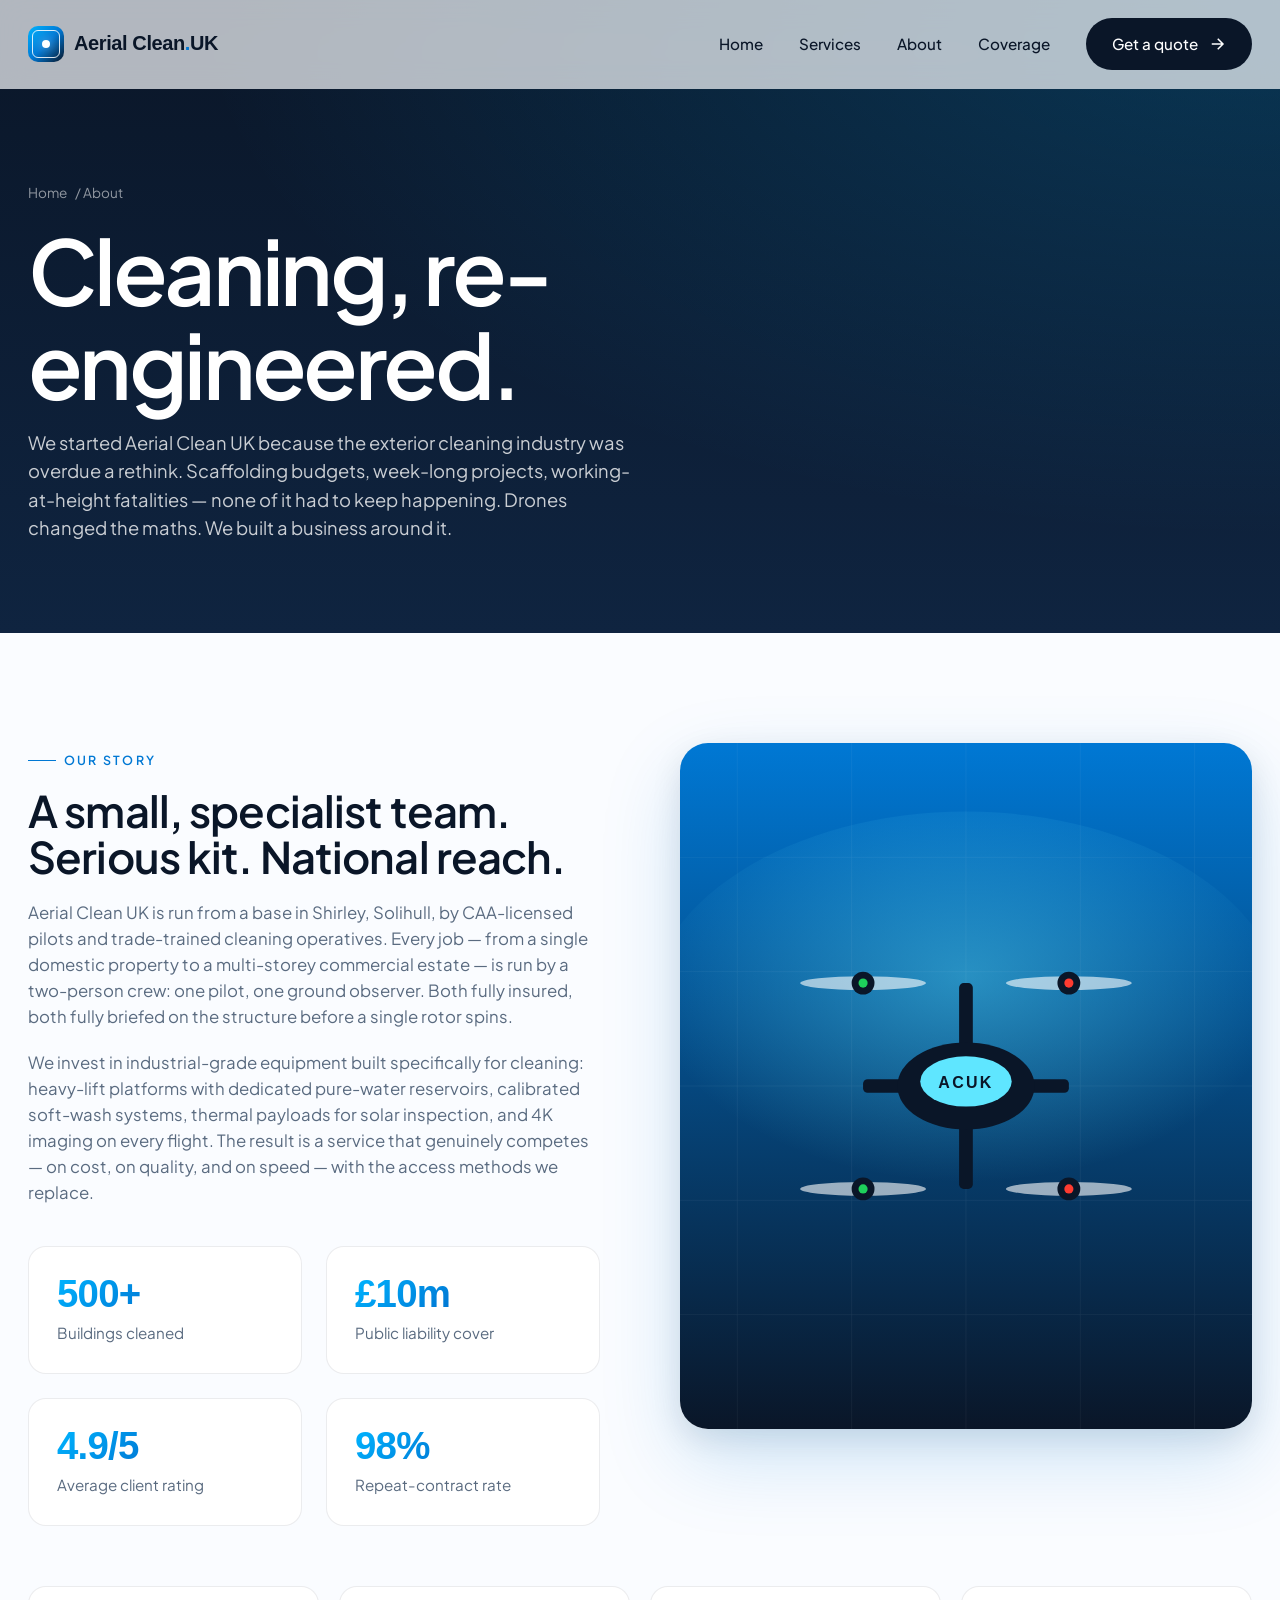
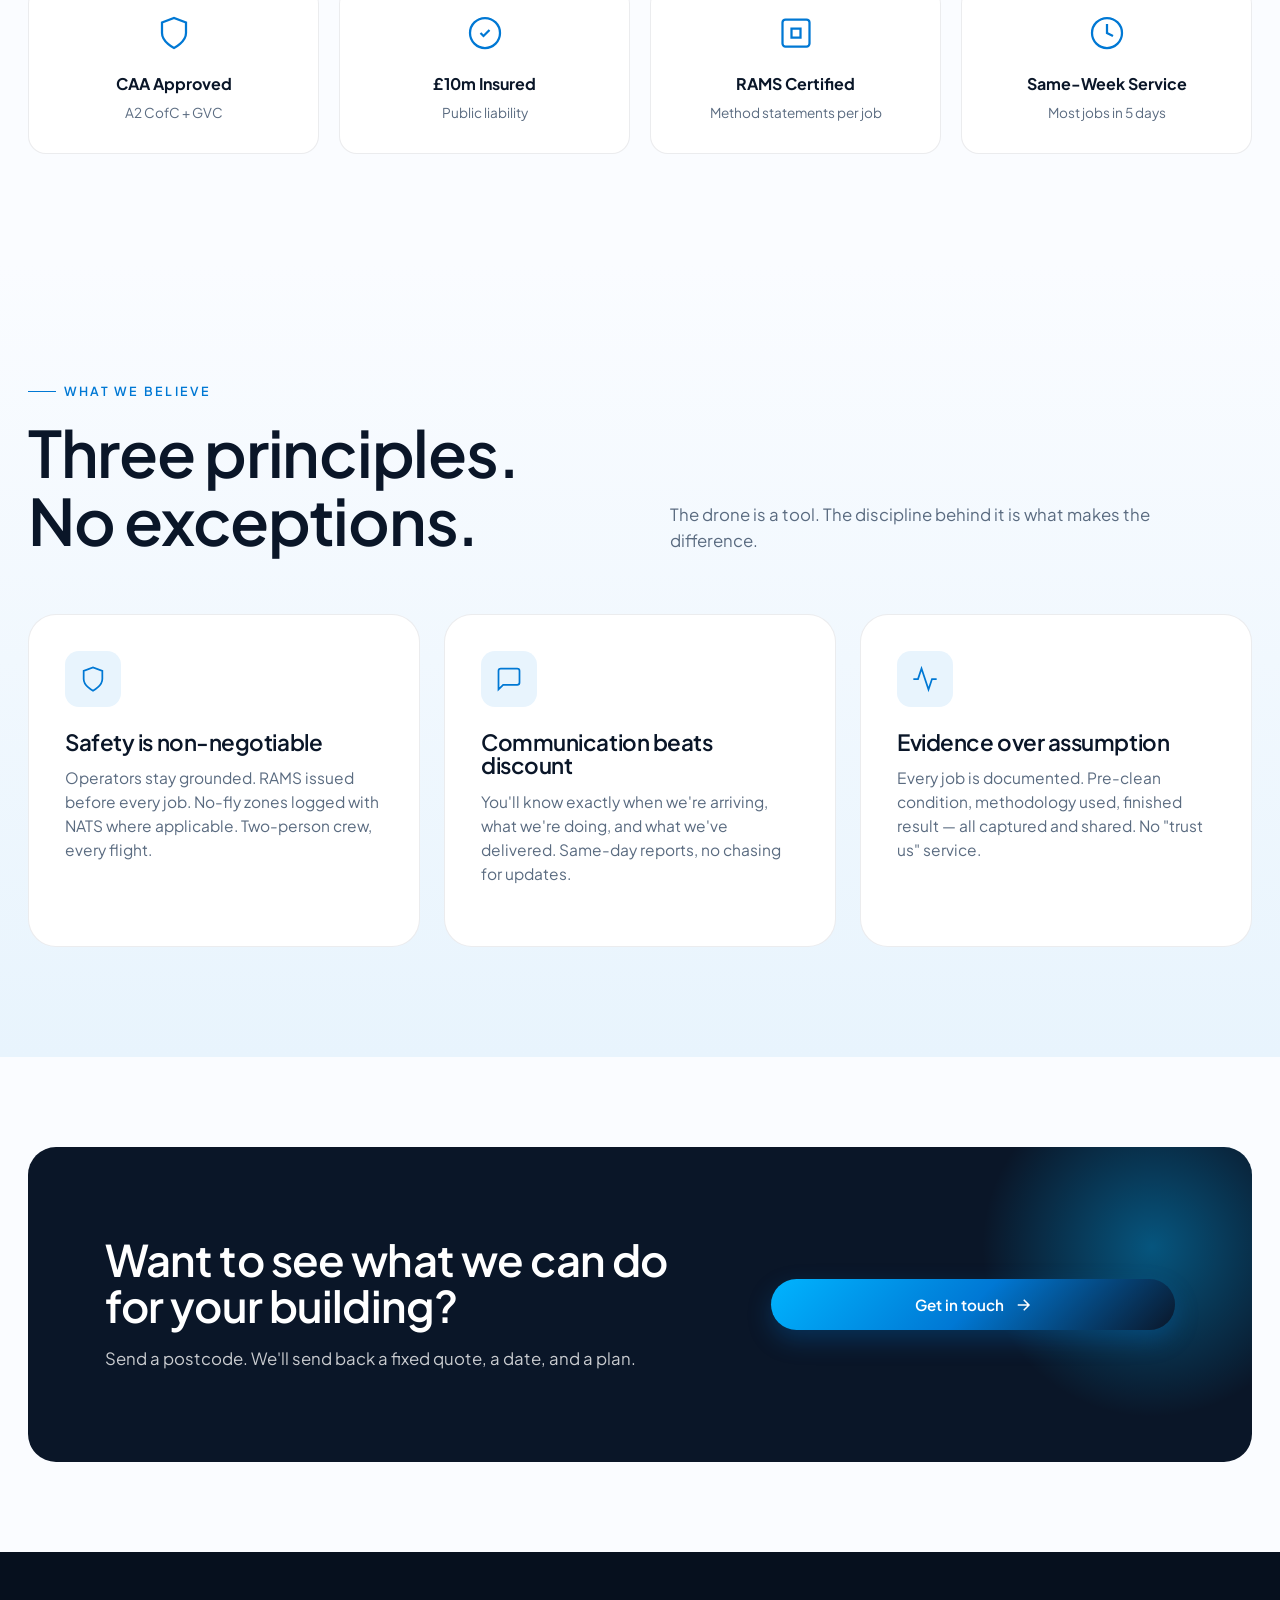
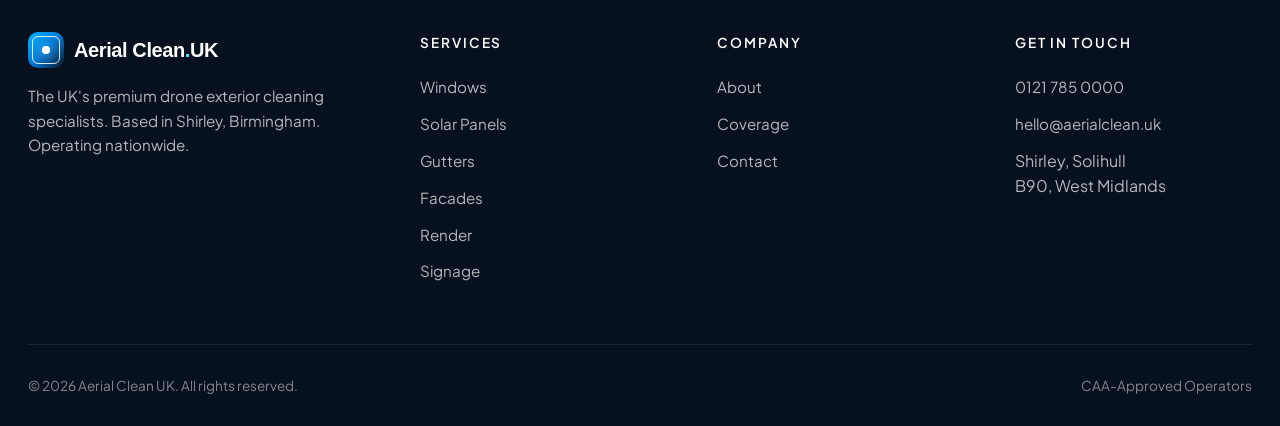
==== about.html @ 25151cba "Initial build: Aerial Clean UK — drone exterior cleaning website" ====
<!doctype html>
<html lang="en">
<head>
<meta charset="utf-8">
<meta name="viewport" content="width=device-width,initial-scale=1">
<title>About | Aerial Clean UK — CAA-Approved Drone Cleaning Specialists</title>
<meta name="description" content="Founded in Shirley, Birmingham. CAA-approved, fully insured, RAMS-certified drone exterior cleaning specialists serving the UK.">
<meta name="theme-color" content="#0a1628">
<link rel="icon" href="data:image/svg+xml,%3Csvg xmlns='http://www.w3.org/2000/svg' viewBox='0 0 32 32'%3E%3Crect width='32' height='32' rx='8' fill='%230078d4'/%3E%3Ccircle cx='16' cy='16' r='5' fill='white'/%3E%3C/svg%3E">
<link rel="preconnect" href="https://fonts.googleapis.com"><link rel="preconnect" href="https://fonts.gstatic.com" crossorigin>
<link href="https://fonts.googleapis.com/css2?family=Plus+Jakarta+Sans:wght@400;500;600;700&display=swap" rel="stylesheet">
<link href="https://api.fontshare.com/v2/css?f[]=clash-display@500,600,700&display=swap" rel="stylesheet">
<link rel="stylesheet" href="assets/css/styles.css">
</head>
<body>

<header class="site-header">
  <div class="nav">
    <a href="/" class="logo"><span class="logo-mark"></span><span>Aerial Clean<span style="color:#0078d4">.</span>UK</span></a>
    <nav class="nav-links">
      <a href="/">Home</a>
      <a href="services.html">Services</a>
      <a href="about.html">About</a>
      <a href="areas.html">Coverage</a>
      <a href="contact.html" class="btn btn-primary">Get a quote
        <svg class="btn-arrow" viewBox="0 0 24 24" fill="none" stroke="currentColor" stroke-width="2"><path d="M5 12h14M13 5l7 7-7 7"/></svg>
      </a>
    </nav>
    <button class="menu-toggle" aria-label="Menu"><span></span><span></span></button>
  </div>
</header>

<section class="page-hero">
  <div class="container">
    <div class="page-hero-inner">
      <span class="crumb"><a href="/">Home</a> / About</span>
      <h1 class="h-display">Cleaning, re-engineered.</h1>
      <p>We started Aerial Clean UK because the exterior cleaning industry was overdue a rethink. Scaffolding budgets, week-long projects, working-at-height fatalities — none of it had to keep happening. Drones changed the maths. We built a business around it.</p>
    </div>
  </div>
</section>

<section>
  <div class="container">
    <div class="about-grid">
      <div class="reveal">
        <span class="eyebrow">Our story</span>
        <h2 class="h-2" style="margin-top:18px">A small, specialist team. Serious kit. National reach.</h2>
        <p style="margin-top:20px; color:var(--muted); font-size:1.05rem">Aerial Clean UK is run from a base in Shirley, Solihull, by CAA-licensed pilots and trade-trained cleaning operatives. Every job — from a single domestic property to a multi-storey commercial estate — is run by a two-person crew: one pilot, one ground observer. Both fully insured, both fully briefed on the structure before a single rotor spins.</p>
        <p style="margin-top:20px; color:var(--muted); font-size:1.05rem">We invest in industrial-grade equipment built specifically for cleaning: heavy-lift platforms with dedicated pure-water reservoirs, calibrated soft-wash systems, thermal payloads for solar inspection, and 4K imaging on every flight. The result is a service that genuinely competes — on cost, on quality, and on speed — with the access methods we replace.</p>

        <div class="about-stats">
          <div class="about-stat"><strong>500+</strong><span>Buildings cleaned</span></div>
          <div class="about-stat"><strong>£10m</strong><span>Public liability cover</span></div>
          <div class="about-stat"><strong>4.9/5</strong><span>Average client rating</span></div>
          <div class="about-stat"><strong>98%</strong><span>Repeat-contract rate</span></div>
        </div>
      </div>
      <div class="reveal" style="aspect-ratio:5/6; border-radius:var(--radius-lg); overflow:hidden; box-shadow:var(--shadow-lg)">
        <img src="assets/img/about.svg" alt="Aerial Clean UK drone in flight" style="width:100%;height:100%;object-fit:cover">
      </div>
    </div>

    <div class="cred-grid">
      <div class="cred reveal">
        <svg width="36" height="36" viewBox="0 0 24 24" fill="none" stroke="currentColor" stroke-width="1.5"><path d="M12 22s8-4 8-10V5l-8-3-8 3v7c0 6 8 10 8 10z"/></svg>
        <strong>CAA Approved</strong><span>A2 CofC + GVC</span>
      </div>
      <div class="cred reveal">
        <svg width="36" height="36" viewBox="0 0 24 24" fill="none" stroke="currentColor" stroke-width="1.5"><path d="M9 12l2 2 4-4"/><circle cx="12" cy="12" r="10"/></svg>
        <strong>£10m Insured</strong><span>Public liability</span>
      </div>
      <div class="cred reveal">
        <svg width="36" height="36" viewBox="0 0 24 24" fill="none" stroke="currentColor" stroke-width="1.5"><rect x="3" y="3" width="18" height="18" rx="2"/><path d="M9 9h6v6H9z"/></svg>
        <strong>RAMS Certified</strong><span>Method statements per job</span>
      </div>
      <div class="cred reveal">
        <svg width="36" height="36" viewBox="0 0 24 24" fill="none" stroke="currentColor" stroke-width="1.5"><circle cx="12" cy="12" r="10"/><path d="M12 6v6l4 2"/></svg>
        <strong>Same-Week Service</strong><span>Most jobs in 5 days</span>
      </div>
    </div>
  </div>
</section>

<section class="why">
  <div class="container">
    <div class="section-head reveal">
      <div>
        <span class="eyebrow">What we believe</span>
        <h2 class="h-1" style="margin-top:18px">Three principles. No exceptions.</h2>
      </div>
      <p>The drone is a tool. The discipline behind it is what makes the difference.</p>
    </div>
    <div class="services-grid">
      <div class="service-card reveal">
        <div class="service-icon"><svg width="28" height="28" viewBox="0 0 24 24" fill="none" stroke="currentColor" stroke-width="1.5"><path d="M12 22s8-4 8-10V5l-8-3-8 3v7c0 6 8 10 8 10z"/></svg></div>
        <h3>Safety is non-negotiable</h3>
        <p>Operators stay grounded. RAMS issued before every job. No-fly zones logged with NATS where applicable. Two-person crew, every flight.</p>
      </div>
      <div class="service-card reveal">
        <div class="service-icon"><svg width="28" height="28" viewBox="0 0 24 24" fill="none" stroke="currentColor" stroke-width="1.5"><path d="M21 15a2 2 0 01-2 2H7l-4 4V5a2 2 0 012-2h14a2 2 0 012 2z"/></svg></div>
        <h3>Communication beats discount</h3>
        <p>You'll know exactly when we're arriving, what we're doing, and what we've delivered. Same-day reports, no chasing for updates.</p>
      </div>
      <div class="service-card reveal">
        <div class="service-icon"><svg width="28" height="28" viewBox="0 0 24 24" fill="none" stroke="currentColor" stroke-width="1.5"><polyline points="22 12 18 12 15 21 9 3 6 12 2 12"/></svg></div>
        <h3>Evidence over assumption</h3>
        <p>Every job is documented. Pre-clean condition, methodology used, finished result — all captured and shared. No "trust us" service.</p>
      </div>
    </div>
  </div>
</section>

<section class="cta">
  <div class="container">
    <div class="cta-inner reveal">
      <div>
        <h2 class="h-2">Want to see what we can do for your building?</h2>
        <p style="margin-top:14px">Send a postcode. We'll send back a fixed quote, a date, and a plan.</p>
      </div>
      <div class="cta-actions">
        <a href="contact.html" class="btn btn-sky">Get in touch
          <svg class="btn-arrow" viewBox="0 0 24 24" fill="none" stroke="currentColor" stroke-width="2"><path d="M5 12h14M13 5l7 7-7 7"/></svg>
        </a>
      </div>
    </div>
  </div>
</section>

<footer class="site-footer">
  <div class="container">
    <div class="footer-grid">
      <div class="footer-brand">
        <a href="/" class="logo"><span class="logo-mark"></span><span>Aerial Clean<span style="color:#5fe6ff">.</span>UK</span></a>
        <p>The UK's premium drone exterior cleaning specialists. Based in Shirley, Birmingham. Operating nationwide.</p>
      </div>
      <div class="footer-col"><h5>Services</h5><ul>
        <li><a href="services.html#windows">Windows</a></li><li><a href="services.html#solar">Solar Panels</a></li>
        <li><a href="services.html#gutters">Gutters</a></li><li><a href="services.html#facade">Facades</a></li>
        <li><a href="services.html#render">Render</a></li><li><a href="services.html#signage">Signage</a></li>
      </ul></div>
      <div class="footer-col"><h5>Company</h5><ul>
        <li><a href="about.html">About</a></li><li><a href="areas.html">Coverage</a></li><li><a href="contact.html">Contact</a></li>
      </ul></div>
      <div class="footer-col"><h5>Get in touch</h5><ul>
        <li><a href="tel:01217850000">0121 785 0000</a></li>
        <li><a href="mailto:hello@aerialclean.uk">hello@aerialclean.uk</a></li>
        <li>Shirley, Solihull<br>B90, West Midlands</li>
      </ul></div>
    </div>
    <div class="footer-bottom">
      <span>© <span id="year">2026</span> Aerial Clean UK. All rights reserved.</span>
      <span>CAA-Approved Operators</span>
    </div>
  </div>
</footer>
<script>document.getElementById('year').textContent = new Date().getFullYear();</script>
<script src="assets/js/main.js"></script>
</body>
</html>
---- assets/css/styles.css ----
/* Aerial Clean UK — premium drone exterior cleaning */
:root {
  --ink: #0a1628;
  --ink-2: #0f2440;
  --sky: #00b4ff;
  --sky-deep: #0078d4;
  --cyan: #5fe6ff;
  --mist: #e8f4fd;
  --paper: #fafcff;
  --line: rgba(10, 22, 40, 0.08);
  --muted: #5a6b80;
  --radius: 18px;
  --radius-lg: 28px;
  --shadow-sm: 0 2px 12px rgba(10, 22, 40, 0.04), 0 1px 3px rgba(10, 22, 40, 0.06);
  --shadow-md: 0 12px 40px rgba(10, 22, 40, 0.08), 0 4px 12px rgba(10, 22, 40, 0.06);
  --shadow-lg: 0 30px 80px rgba(0, 120, 212, 0.18), 0 10px 30px rgba(10, 22, 40, 0.1);
  --grad-sky: linear-gradient(135deg, #00b4ff 0%, #0078d4 50%, #0a1628 100%);
  --grad-soft: linear-gradient(180deg, #fafcff 0%, #e8f4fd 100%);
}

* { margin: 0; padding: 0; box-sizing: border-box; }
html { scroll-behavior: smooth; -webkit-font-smoothing: antialiased; }
body {
  font-family: 'Plus Jakarta Sans', -apple-system, system-ui, sans-serif;
  background: var(--paper);
  color: var(--ink);
  line-height: 1.55;
  font-weight: 400;
  overflow-x: hidden;
}

img { max-width: 100%; display: block; }
a { color: inherit; text-decoration: none; transition: color 0.2s ease; }

h1, h2, h3, h4 {
  font-family: 'Clash Display', 'Plus Jakarta Sans', sans-serif;
  font-weight: 600;
  letter-spacing: -0.02em;
  line-height: 1.05;
  color: var(--ink);
}

.h-display { font-size: clamp(2.6rem, 7vw, 6rem); font-weight: 600; letter-spacing: -0.04em; }
.h-1 { font-size: clamp(2.2rem, 5vw, 4rem); }
.h-2 { font-size: clamp(1.8rem, 3.4vw, 2.8rem); }
.h-3 { font-size: clamp(1.3rem, 2vw, 1.6rem); }
.eyebrow {
  display: inline-flex; align-items: center; gap: 8px;
  font-size: 0.78rem; font-weight: 600;
  text-transform: uppercase; letter-spacing: 0.18em;
  color: var(--sky-deep);
}
.eyebrow::before {
  content: ''; width: 28px; height: 1px; background: var(--sky-deep);
}

.container { max-width: 1280px; margin: 0 auto; padding: 0 28px; }
.container-narrow { max-width: 980px; margin: 0 auto; padding: 0 28px; }

/* Header */
.site-header {
  position: fixed; top: 0; left: 0; right: 0; z-index: 100;
  padding: 18px 0;
  transition: all 0.3s ease;
  backdrop-filter: blur(14px);
  -webkit-backdrop-filter: blur(14px);
  background: rgba(250, 252, 255, 0.7);
  border-bottom: 1px solid transparent;
}
.site-header.scrolled {
  background: rgba(250, 252, 255, 0.92);
  border-bottom-color: var(--line);
}
.nav {
  display: flex; align-items: center; justify-content: space-between;
  max-width: 1280px; margin: 0 auto; padding: 0 28px;
}
.logo {
  display: flex; align-items: center; gap: 10px;
  font-family: 'Clash Display', sans-serif;
  font-size: 1.25rem; font-weight: 600; letter-spacing: -0.02em;
}
.logo-mark {
  width: 36px; height: 36px; border-radius: 10px;
  background: var(--grad-sky);
  display: flex; align-items: center; justify-content: center;
  position: relative; overflow: hidden;
}
.logo-mark::after {
  content: ''; position: absolute; inset: 4px;
  border: 1.5px solid rgba(255,255,255,0.85); border-radius: 6px;
}
.logo-mark::before {
  content: ''; position: absolute; width: 8px; height: 8px;
  background: white; border-radius: 50%; z-index: 2;
  box-shadow: 0 0 12px rgba(255,255,255,0.6);
}
.nav-links { display: flex; align-items: center; gap: 36px; }
.nav-links a {
  font-size: 0.95rem; font-weight: 500; color: var(--ink);
  position: relative;
}
.nav-links a:hover { color: var(--sky-deep); }
.btn {
  display: inline-flex; align-items: center; gap: 10px;
  padding: 14px 26px; border-radius: 100px;
  font-weight: 600; font-size: 0.95rem;
  transition: all 0.25s ease; cursor: pointer; border: none;
  font-family: inherit;
}
.btn-primary,
.nav-links a.btn-primary {
  background: var(--ink); color: white;
}
.btn-primary:hover {
  background: var(--sky-deep); transform: translateY(-2px);
  box-shadow: 0 14px 32px rgba(0, 120, 212, 0.32);
}
.btn-sky {
  background: var(--grad-sky); color: white;
  box-shadow: 0 10px 24px rgba(0, 120, 212, 0.28);
}
.btn-sky:hover {
  transform: translateY(-2px);
  box-shadow: 0 18px 40px rgba(0, 120, 212, 0.4);
}
.btn-ghost {
  background: transparent; color: var(--ink);
  border: 1px solid var(--line);
}
.btn-ghost:hover { background: var(--mist); border-color: var(--sky); }
.btn-arrow {
  width: 18px; height: 18px; flex-shrink: 0;
  transition: transform 0.25s ease;
}
.btn:hover .btn-arrow { transform: translateX(3px); }

.menu-toggle {
  display: none; background: none; border: none;
  width: 40px; height: 40px; cursor: pointer;
  flex-direction: column; gap: 6px; justify-content: center; align-items: center;
}
.menu-toggle span {
  width: 22px; height: 2px; background: var(--ink); transition: all 0.25s ease;
}

/* Hero */
.hero {
  position: relative;
  min-height: 100dvh;
  padding: 160px 0 120px;
  overflow: hidden;
  background: linear-gradient(180deg, #0a1628 0%, #0f2440 60%, #0a1628 100%);
  color: white;
}
.hero::before {
  content: ''; position: absolute; inset: 0;
  background:
    radial-gradient(ellipse at top right, rgba(0, 180, 255, 0.25), transparent 50%),
    radial-gradient(ellipse at bottom left, rgba(0, 120, 212, 0.18), transparent 50%);
  pointer-events: none;
}
.hero::after {
  content: ''; position: absolute; inset: 0;
  background-image:
    linear-gradient(rgba(255,255,255,0.04) 1px, transparent 1px),
    linear-gradient(90deg, rgba(255,255,255,0.04) 1px, transparent 1px);
  background-size: 60px 60px;
  mask-image: radial-gradient(ellipse at center, black 30%, transparent 75%);
  -webkit-mask-image: radial-gradient(ellipse at center, black 30%, transparent 75%);
  pointer-events: none;
}
.hero-inner {
  position: relative; z-index: 2;
  display: grid; grid-template-columns: 1.1fr 0.9fr; gap: 60px; align-items: center;
}
.hero h1 {
  color: white; margin: 22px 0 24px;
}
.hero h1 .grad {
  background: linear-gradient(90deg, #5fe6ff 0%, #00b4ff 60%);
  -webkit-background-clip: text; background-clip: text;
  -webkit-text-fill-color: transparent;
}
.hero p.lede {
  font-size: clamp(1.05rem, 1.4vw, 1.2rem);
  color: rgba(255,255,255,0.78);
  max-width: 560px; margin-bottom: 36px;
}
.hero-cta { display: flex; gap: 14px; flex-wrap: wrap; }
.hero-stats {
  display: grid; grid-template-columns: repeat(3, 1fr); gap: 24px;
  margin-top: 56px; padding-top: 36px;
  border-top: 1px solid rgba(255,255,255,0.1);
}
.hero-stat strong {
  display: block; font-family: 'Clash Display', sans-serif;
  font-size: clamp(1.6rem, 2.6vw, 2.2rem); font-weight: 600;
  color: white; letter-spacing: -0.02em;
}
.hero-stat span {
  font-size: 0.85rem; color: rgba(255,255,255,0.6);
  text-transform: uppercase; letter-spacing: 0.1em;
}

.hero-eyebrow {
  display: inline-flex; align-items: center; gap: 10px;
  padding: 8px 16px; border-radius: 100px;
  background: rgba(0, 180, 255, 0.12);
  border: 1px solid rgba(95, 230, 255, 0.3);
  font-size: 0.8rem; font-weight: 600; letter-spacing: 0.12em;
  text-transform: uppercase; color: var(--cyan);
}
.hero-eyebrow .pulse {
  width: 7px; height: 7px; border-radius: 50%; background: var(--cyan);
  box-shadow: 0 0 0 0 rgba(95, 230, 255, 0.7);
  animation: pulse 2s infinite;
}
@keyframes pulse {
  0% { box-shadow: 0 0 0 0 rgba(95, 230, 255, 0.7); }
  70% { box-shadow: 0 0 0 12px rgba(95, 230, 255, 0); }
  100% { box-shadow: 0 0 0 0 rgba(95, 230, 255, 0); }
}

/* Hero visual */
.hero-visual {
  position: relative;
  aspect-ratio: 1 / 1.05;
  border-radius: var(--radius-lg);
  overflow: hidden;
  background: linear-gradient(135deg, #0a1628 0%, #0078d4 100%);
  box-shadow: var(--shadow-lg);
}
.hero-visual img {
  width: 100%; height: 100%; object-fit: cover;
  opacity: 0.95;
  animation: floaty 8s ease-in-out infinite;
}
@keyframes floaty {
  0%, 100% { transform: scale(1.04) translateY(0); }
  50% { transform: scale(1.04) translateY(-8px); }
}
.hero-card {
  position: absolute; left: -28px; bottom: 32px;
  background: white; color: var(--ink);
  padding: 18px 22px; border-radius: 16px;
  box-shadow: 0 24px 60px rgba(0,0,0,0.3);
  display: flex; align-items: center; gap: 14px;
  max-width: 280px;
}
.hero-card-icon {
  width: 44px; height: 44px; border-radius: 12px;
  background: var(--grad-sky); flex-shrink: 0;
  display: flex; align-items: center; justify-content: center; color: white;
}
.hero-card strong { display: block; font-size: 0.95rem; }
.hero-card span { font-size: 0.8rem; color: var(--muted); }

.hero-card.top {
  top: 32px; bottom: auto; left: auto; right: -20px;
  max-width: 260px;
}

/* Sections */
section { padding: 110px 0; position: relative; }
.section-head {
  display: grid; grid-template-columns: 1fr 1fr; gap: 60px;
  align-items: end; margin-bottom: 60px;
}
.section-head.center {
  grid-template-columns: 1fr; text-align: center; max-width: 720px; margin-inline: auto;
}
.section-head p {
  color: var(--muted); font-size: 1.05rem; max-width: 520px;
}
.section-head.center p { margin-inline: auto; }

/* Trust strip */
.trust {
  background: var(--ink);
  color: rgba(255,255,255,0.7);
  padding: 36px 0;
  border-top: 1px solid rgba(255,255,255,0.06);
  border-bottom: 1px solid rgba(255,255,255,0.06);
}
.trust-grid {
  display: grid; grid-template-columns: repeat(5, 1fr); gap: 30px;
  align-items: center;
}
.trust-item {
  display: flex; align-items: center; gap: 12px;
  font-size: 0.9rem; font-weight: 500;
  color: rgba(255,255,255,0.85);
}
.trust-item svg { color: var(--cyan); flex-shrink: 0; }

/* Services */
.services-grid {
  display: grid; grid-template-columns: repeat(3, 1fr); gap: 24px;
}
.service-card {
  background: white; border-radius: var(--radius-lg);
  padding: 36px; border: 1px solid var(--line);
  transition: all 0.35s ease; position: relative; overflow: hidden;
}
.service-card::before {
  content: ''; position: absolute; inset: 0;
  background: var(--grad-sky); opacity: 0;
  transition: opacity 0.35s ease;
  z-index: 0;
}
.service-card > * { position: relative; z-index: 1; }
.service-card:hover {
  transform: translateY(-6px);
  box-shadow: var(--shadow-lg);
  border-color: transparent;
}
.service-card:hover::before { opacity: 1; }
.service-card:hover h3,
.service-card:hover p,
.service-card:hover .service-link { color: white; }
.service-card:hover .service-icon {
  background: rgba(255,255,255,0.18); color: white;
}
.service-icon {
  width: 56px; height: 56px; border-radius: 14px;
  background: var(--mist); color: var(--sky-deep);
  display: flex; align-items: center; justify-content: center;
  margin-bottom: 24px; transition: all 0.35s ease;
}
.service-card h3 { font-size: 1.4rem; margin-bottom: 12px; transition: color 0.35s ease; }
.service-card p {
  color: var(--muted); font-size: 0.97rem; margin-bottom: 24px;
  transition: color 0.35s ease;
}
.service-link {
  display: inline-flex; align-items: center; gap: 8px;
  font-weight: 600; font-size: 0.9rem; color: var(--sky-deep);
  transition: color 0.35s ease;
}
.service-card:hover .service-link svg { transform: translateX(4px); }
.service-link svg { transition: transform 0.25s ease; }

/* Why drone */
.why { background: var(--grad-soft); }
.why-grid {
  display: grid; grid-template-columns: 1.1fr 0.9fr; gap: 80px; align-items: center;
}
.why-list { display: flex; flex-direction: column; gap: 28px; margin-top: 36px; }
.why-item {
  display: grid; grid-template-columns: 56px 1fr; gap: 20px; align-items: start;
}
.why-num {
  width: 56px; height: 56px; border-radius: 16px;
  background: white; box-shadow: var(--shadow-sm);
  display: flex; align-items: center; justify-content: center;
  font-family: 'Clash Display', sans-serif; font-weight: 600; font-size: 1.2rem;
  color: var(--sky-deep);
  border: 1px solid var(--line);
}
.why-item h4 { font-size: 1.1rem; margin-bottom: 6px; }
.why-item p { color: var(--muted); font-size: 0.97rem; }

.why-visual {
  position: relative; aspect-ratio: 4/5;
  border-radius: var(--radius-lg); overflow: hidden;
  box-shadow: var(--shadow-lg);
}
.why-visual img { width: 100%; height: 100%; object-fit: cover; }
.why-pill {
  position: absolute; left: -20px; top: 40px;
  background: white; padding: 14px 22px; border-radius: 100px;
  box-shadow: var(--shadow-md);
  font-size: 0.85rem; font-weight: 600;
  display: flex; align-items: center; gap: 10px;
}
.why-pill .dot {
  width: 8px; height: 8px; border-radius: 50%; background: #1ed05b;
  box-shadow: 0 0 0 4px rgba(30, 208, 91, 0.18);
}

/* Comparison */
.compare {
  display: grid; grid-template-columns: 1fr 1fr; gap: 24px; margin-top: 50px;
}
.compare-card {
  padding: 36px; border-radius: var(--radius-lg);
  border: 1px solid var(--line);
}
.compare-card.bad { background: white; }
.compare-card.good {
  background: var(--ink); color: white; border-color: transparent;
  position: relative; overflow: hidden;
}
.compare-card.good::before {
  content: ''; position: absolute; top: 0; right: 0; width: 200px; height: 200px;
  background: radial-gradient(circle, rgba(0,180,255,0.4), transparent 70%);
}
.compare-card h4 {
  display: flex; align-items: center; gap: 10px;
  font-size: 1.05rem; margin-bottom: 24px;
  text-transform: uppercase; letter-spacing: 0.1em;
}
.compare-card.good h4 { color: white; }
.compare-card ul { list-style: none; display: flex; flex-direction: column; gap: 16px; }
.compare-card li {
  display: grid; grid-template-columns: 22px 1fr; gap: 12px; align-items: start;
  font-size: 0.97rem;
}
.compare-card.bad li { color: var(--muted); }
.compare-card.good li { color: rgba(255,255,255,0.92); position: relative; z-index: 2; }

/* Process */
.process { background: var(--ink); color: white; }
.process h2 { color: white; }
.process .eyebrow { color: var(--cyan); }
.process .eyebrow::before { background: var(--cyan); }
.process .section-head p { color: rgba(255,255,255,0.7); }
.process-grid {
  display: grid; grid-template-columns: repeat(4, 1fr); gap: 24px;
  position: relative;
}
.process-step {
  padding: 36px 28px; border-radius: var(--radius);
  background: rgba(255,255,255,0.04); border: 1px solid rgba(255,255,255,0.08);
  position: relative; transition: all 0.3s ease;
}
.process-step:hover {
  background: rgba(0, 180, 255, 0.08);
  border-color: rgba(95, 230, 255, 0.3);
  transform: translateY(-4px);
}
.process-num {
  font-family: 'Clash Display', sans-serif;
  font-size: 3rem; font-weight: 600; line-height: 1;
  background: linear-gradient(180deg, var(--cyan), var(--sky-deep));
  -webkit-background-clip: text; background-clip: text;
  -webkit-text-fill-color: transparent;
  margin-bottom: 18px; display: block;
}
.process-step h4 { color: white; font-size: 1.15rem; margin-bottom: 10px; }
.process-step p { color: rgba(255,255,255,0.65); font-size: 0.92rem; }

/* Areas */
.areas-grid {
  display: grid; grid-template-columns: 1fr 1fr; gap: 60px; align-items: center;
}
.areas-list {
  display: grid; grid-template-columns: 1fr 1fr; gap: 12px 32px;
  margin-top: 36px;
}
.areas-list a {
  display: flex; align-items: center; gap: 10px;
  padding: 12px 0; border-bottom: 1px solid var(--line);
  font-size: 0.97rem; font-weight: 500;
  transition: padding 0.25s ease;
}
.areas-list a::before {
  content: ''; width: 6px; height: 6px; border-radius: 50%; background: var(--sky);
  flex-shrink: 0;
}
.areas-list a:hover { padding-left: 8px; color: var(--sky-deep); }

.areas-map {
  aspect-ratio: 1 / 1; border-radius: var(--radius-lg);
  background: var(--grad-sky); position: relative; overflow: hidden;
  box-shadow: var(--shadow-lg);
  display: flex; align-items: center; justify-content: center;
}
.areas-map::before {
  content: ''; position: absolute; inset: 0;
  background-image: radial-gradient(circle, rgba(255,255,255,0.15) 1px, transparent 1px);
  background-size: 24px 24px;
}
.areas-map-inner {
  position: relative; z-index: 2; text-align: center; color: white; padding: 40px;
}
.areas-map-inner strong {
  display: block; font-family: 'Clash Display', sans-serif;
  font-size: clamp(2.5rem, 4vw, 3.6rem); font-weight: 600;
  letter-spacing: -0.02em;
}
.areas-map-inner span {
  display: block; opacity: 0.85; margin-top: 8px;
  text-transform: uppercase; letter-spacing: 0.12em; font-size: 0.85rem;
}

/* Testimonials */
.testimonials { background: var(--mist); }
.test-grid {
  display: grid; grid-template-columns: repeat(3, 1fr); gap: 24px;
}
.test-card {
  background: white; padding: 36px; border-radius: var(--radius-lg);
  border: 1px solid var(--line);
  display: flex; flex-direction: column; gap: 22px;
}
.test-stars { display: flex; gap: 4px; color: #ffb800; }
.test-card p {
  font-size: 1.02rem; line-height: 1.6; color: var(--ink-2); flex: 1;
}
.test-author {
  display: flex; align-items: center; gap: 14px;
  padding-top: 22px; border-top: 1px solid var(--line);
}
.test-avatar {
  width: 44px; height: 44px; border-radius: 50%;
  background: var(--grad-sky); color: white;
  display: flex; align-items: center; justify-content: center;
  font-weight: 600; font-size: 1.05rem;
}
.test-author strong { display: block; font-size: 0.95rem; }
.test-author span { font-size: 0.85rem; color: var(--muted); }

/* CTA */
.cta {
  padding: 90px 0;
}
.cta-inner {
  background: var(--ink); color: white;
  padding: clamp(50px, 8vw, 90px) clamp(36px, 6vw, 80px);
  border-radius: var(--radius-lg);
  position: relative; overflow: hidden;
  display: grid; grid-template-columns: 1.5fr 1fr; gap: 60px; align-items: center;
}
.cta-inner::before {
  content: ''; position: absolute; top: -100px; right: -100px;
  width: 400px; height: 400px;
  background: radial-gradient(circle, rgba(0,180,255,0.4), transparent 60%);
  border-radius: 50%;
}
.cta-inner > * { position: relative; z-index: 2; }
.cta h2 { color: white; margin-bottom: 18px; }
.cta p { color: rgba(255,255,255,0.78); font-size: 1.05rem; }
.cta-actions { display: flex; flex-direction: column; gap: 14px; align-items: stretch; }
.cta-actions .btn { justify-content: center; }

/* Footer */
.site-footer {
  background: #06101e; color: rgba(255,255,255,0.7);
  padding: 80px 0 30px;
}
.footer-grid {
  display: grid; grid-template-columns: 1.4fr 1fr 1fr 1fr; gap: 60px;
  padding-bottom: 60px;
  border-bottom: 1px solid rgba(255,255,255,0.08);
}
.footer-col h5 {
  color: white; font-size: 0.85rem; text-transform: uppercase;
  letter-spacing: 0.14em; margin-bottom: 22px; font-weight: 600;
  font-family: 'Plus Jakarta Sans', sans-serif;
}
.footer-col ul { list-style: none; display: flex; flex-direction: column; gap: 12px; }
.footer-col a { font-size: 0.95rem; color: rgba(255,255,255,0.7); }
.footer-col a:hover { color: var(--cyan); }
.footer-brand p {
  font-size: 0.95rem; max-width: 320px; margin: 16px 0 24px;
  line-height: 1.6;
}
.footer-brand .logo { color: white; }
.footer-bottom {
  display: flex; justify-content: space-between; align-items: center;
  padding-top: 30px; font-size: 0.85rem; color: rgba(255,255,255,0.5);
}
.footer-bottom a:hover { color: var(--cyan); }
.socials { display: flex; gap: 10px; }
.socials a {
  width: 38px; height: 38px; border-radius: 10px;
  background: rgba(255,255,255,0.06);
  display: flex; align-items: center; justify-content: center;
  transition: all 0.2s ease;
}
.socials a:hover { background: var(--sky-deep); color: white; transform: translateY(-2px); }

/* Page hero */
.page-hero {
  padding: 180px 0 90px; position: relative;
  background: linear-gradient(180deg, #0a1628 0%, #0f2440 100%);
  color: white; overflow: hidden;
}
.page-hero::before {
  content: ''; position: absolute; inset: 0;
  background: radial-gradient(ellipse at top right, rgba(0, 180, 255, 0.2), transparent 60%);
}
.page-hero-inner {
  position: relative; z-index: 2; max-width: 800px;
}
.page-hero h1 { color: white; margin: 18px 0 18px; }
.page-hero p { color: rgba(255,255,255,0.78); font-size: 1.15rem; max-width: 620px; }
.crumb {
  display: inline-flex; align-items: center; gap: 8px;
  font-size: 0.85rem; color: rgba(255,255,255,0.55);
}
.crumb a:hover { color: var(--cyan); }

/* Service detail block */
.svc-detail {
  display: grid; grid-template-columns: 1fr 1fr; gap: 80px; align-items: center;
  padding: 90px 0; border-bottom: 1px solid var(--line);
}
.svc-detail:nth-child(even) .svc-text { order: 2; }
.svc-img {
  aspect-ratio: 4/3; border-radius: var(--radius-lg); overflow: hidden;
  box-shadow: var(--shadow-md);
}
.svc-img img { width: 100%; height: 100%; object-fit: cover; }
.svc-text ul { list-style: none; margin-top: 24px; display: flex; flex-direction: column; gap: 12px; }
.svc-text li {
  display: grid; grid-template-columns: 22px 1fr; gap: 12px; align-items: start;
  font-size: 0.97rem; color: var(--ink-2);
}
.svc-text li svg { color: var(--sky-deep); flex-shrink: 0; margin-top: 2px; }
.svc-icon-lg {
  width: 64px; height: 64px; border-radius: 16px;
  background: var(--mist); color: var(--sky-deep);
  display: flex; align-items: center; justify-content: center;
  margin-bottom: 22px;
}

/* About */
.about-grid {
  display: grid; grid-template-columns: 1fr 1fr; gap: 80px; align-items: start;
}
.about-stats {
  display: grid; grid-template-columns: 1fr 1fr; gap: 24px; margin-top: 40px;
}
.about-stat {
  padding: 28px; border-radius: var(--radius); border: 1px solid var(--line);
  background: white;
}
.about-stat strong {
  display: block; font-family: 'Clash Display', sans-serif;
  font-size: 2.4rem; font-weight: 600;
  background: var(--grad-sky); -webkit-background-clip: text;
  background-clip: text; -webkit-text-fill-color: transparent;
  letter-spacing: -0.02em; line-height: 1;
}
.about-stat span { display: block; margin-top: 8px; color: var(--muted); font-size: 0.95rem; }

.cred-grid {
  display: grid; grid-template-columns: repeat(4, 1fr); gap: 20px; margin-top: 60px;
}
.cred {
  padding: 28px 22px; border-radius: var(--radius);
  border: 1px solid var(--line); text-align: center;
  background: white; transition: all 0.25s ease;
}
.cred:hover { transform: translateY(-4px); box-shadow: var(--shadow-md); border-color: var(--sky); }
.cred svg { color: var(--sky-deep); margin-bottom: 14px; }
.cred strong { display: block; font-size: 1rem; margin-bottom: 4px; }
.cred span { font-size: 0.85rem; color: var(--muted); }

/* Contact */
.contact-grid {
  display: grid; grid-template-columns: 1fr 1.2fr; gap: 60px;
}
.contact-card {
  background: white; padding: 40px; border-radius: var(--radius-lg);
  border: 1px solid var(--line); display: flex; flex-direction: column; gap: 28px;
}
.contact-method {
  display: grid; grid-template-columns: 48px 1fr; gap: 16px; align-items: start;
}
.contact-method-icon {
  width: 48px; height: 48px; border-radius: 12px;
  background: var(--mist); color: var(--sky-deep);
  display: flex; align-items: center; justify-content: center;
}
.contact-method strong { display: block; font-size: 0.85rem; text-transform: uppercase;
  letter-spacing: 0.12em; color: var(--muted); margin-bottom: 4px; }
.contact-method a, .contact-method span { font-size: 1.05rem; font-weight: 500; color: var(--ink); }
.contact-method a:hover { color: var(--sky-deep); }

form.quote-form {
  background: white; padding: 40px; border-radius: var(--radius-lg);
  border: 1px solid var(--line);
}
.form-row { display: grid; grid-template-columns: 1fr 1fr; gap: 16px; margin-bottom: 16px; }
.form-field { display: flex; flex-direction: column; gap: 8px; margin-bottom: 16px; }
.form-field label {
  font-size: 0.85rem; font-weight: 600; color: var(--ink-2);
}
.form-field input, .form-field select, .form-field textarea {
  padding: 14px 16px; border: 1px solid var(--line); border-radius: 12px;
  font-family: inherit; font-size: 0.97rem; background: var(--paper);
  transition: all 0.2s ease; color: var(--ink);
}
.form-field input:focus, .form-field select:focus, .form-field textarea:focus {
  outline: none; border-color: var(--sky); background: white;
  box-shadow: 0 0 0 4px rgba(0, 180, 255, 0.12);
}
.form-field textarea { resize: vertical; min-height: 120px; }
.form-submit { margin-top: 8px; width: 100%; justify-content: center; }

.map-frame {
  margin-top: 40px; border-radius: var(--radius-lg); overflow: hidden;
  border: 1px solid var(--line); aspect-ratio: 21/9;
}
.map-frame iframe { width: 100%; height: 100%; border: 0; display: block; }

/* Reveal animations */
.reveal {
  opacity: 0; transform: translateY(24px);
  transition: opacity 0.8s ease, transform 0.8s cubic-bezier(0.16, 1, 0.3, 1);
}
.reveal.visible { opacity: 1; transform: translateY(0); }

/* Mobile */
@media (max-width: 1024px) {
  .hero-inner, .why-grid, .areas-grid, .about-grid, .contact-grid,
  .svc-detail, .cta-inner {
    grid-template-columns: 1fr; gap: 50px;
  }
  .svc-detail:nth-child(even) .svc-text { order: 0; }
  .services-grid, .test-grid { grid-template-columns: 1fr 1fr; }
  .process-grid { grid-template-columns: 1fr 1fr; }
  .footer-grid { grid-template-columns: 1fr 1fr; gap: 40px; }
  .cred-grid { grid-template-columns: 1fr 1fr; }
  .trust-grid { grid-template-columns: 1fr 1fr; gap: 20px; }
  .section-head { grid-template-columns: 1fr; gap: 24px; }
  .compare { grid-template-columns: 1fr; }
}

@media (max-width: 700px) {
  section { padding: 70px 0; }
  .container, .container-narrow { padding: 0 20px; }
  .nav-links { display: none; position: fixed; top: 78px; left: 0; right: 0;
    background: white; flex-direction: column; padding: 30px;
    border-bottom: 1px solid var(--line); gap: 20px; box-shadow: var(--shadow-md); }
  .nav-links.open { display: flex; }
  .nav-links .btn { margin-top: 12px; }
  .menu-toggle { display: flex; }
  .hero { padding: 130px 0 80px; }
  .hero-stats { grid-template-columns: 1fr; gap: 18px; }
  .services-grid, .test-grid, .process-grid, .areas-list,
  .about-stats, .cred-grid, .form-row { grid-template-columns: 1fr; }
  .footer-grid { grid-template-columns: 1fr; }
  .footer-bottom { flex-direction: column; gap: 16px; text-align: center; }
  .hero-card.top { right: 10px; top: 10px; max-width: 200px; padding: 12px 16px; }
  .hero-card { left: 10px; bottom: 10px; max-width: 220px; padding: 12px 16px; }
}
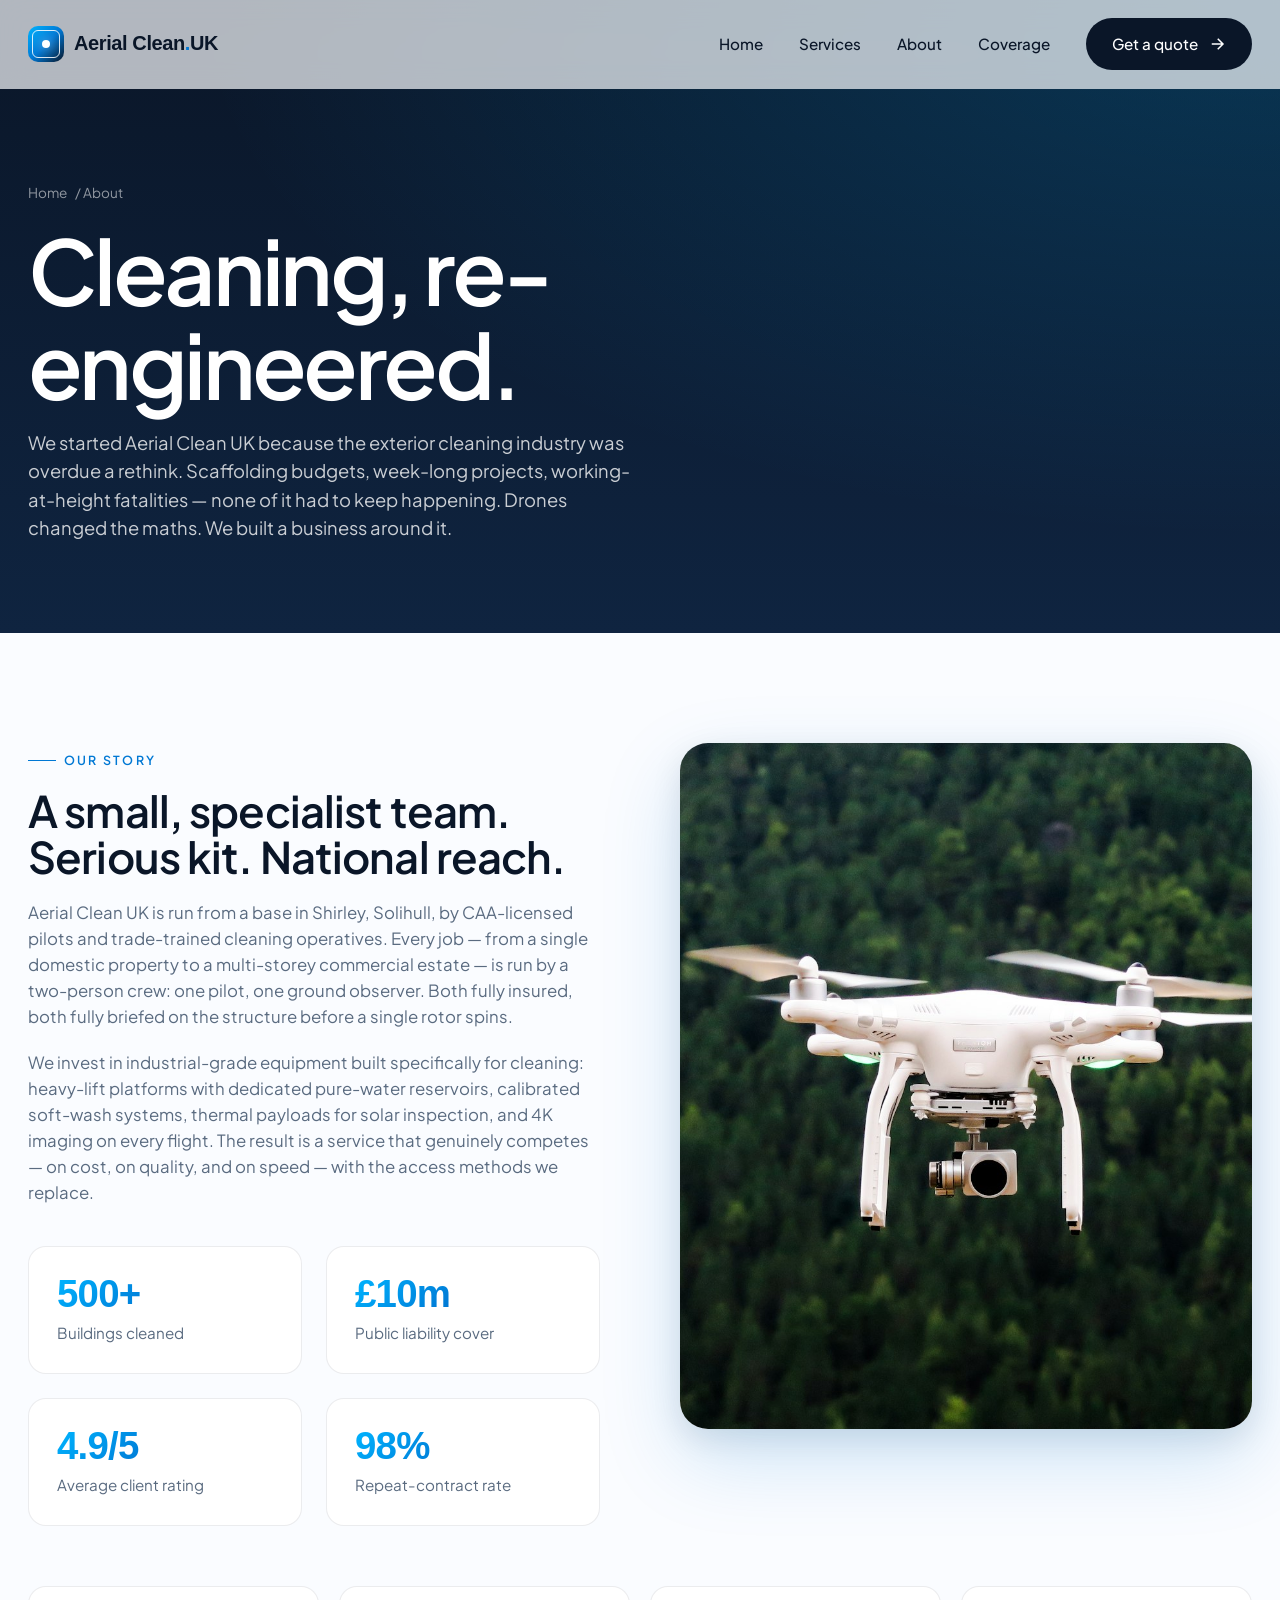
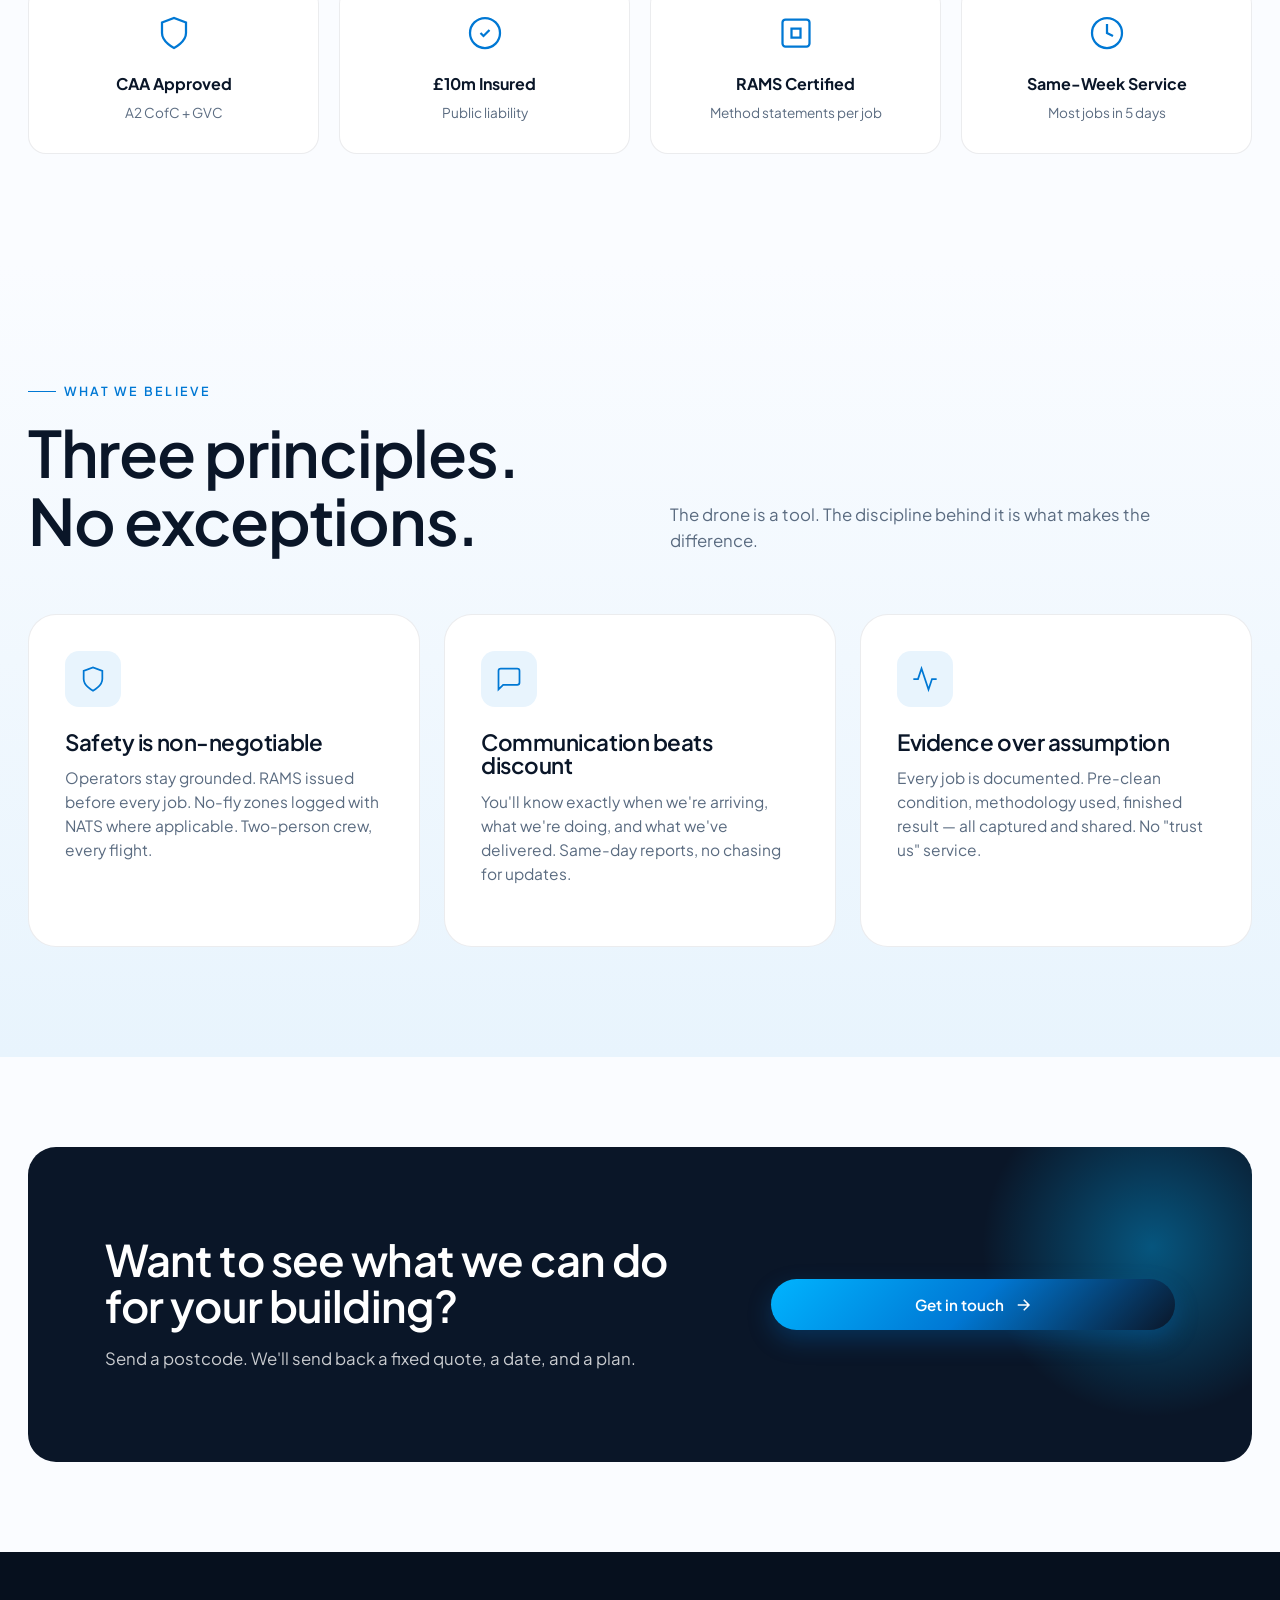
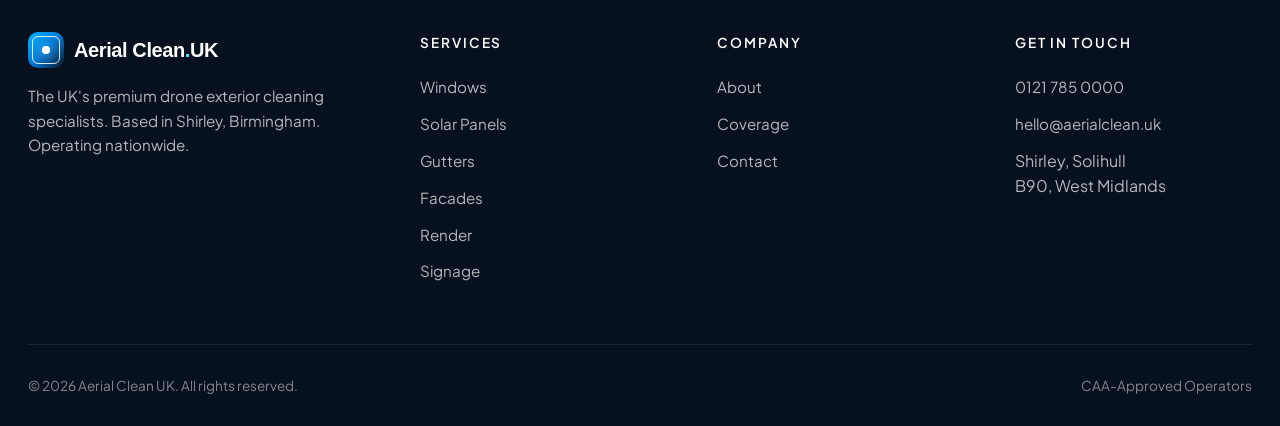
==== commit c14dfe9e: "Replace illustrative SVGs with Unsplash stock photography" ====
--- a/about.html
+++ b/about.html
@@ -57,7 +57,7 @@
         </div>
       </div>
       <div class="reveal" style="aspect-ratio:5/6; border-radius:var(--radius-lg); overflow:hidden; box-shadow:var(--shadow-lg)">
-        <img src="assets/img/about.svg" alt="Aerial Clean UK drone in flight" style="width:100%;height:100%;object-fit:cover">
+        <img src="assets/img/about.jpg" alt="Aerial Clean UK drone in flight" style="width:100%;height:100%;object-fit:cover">
       </div>
     </div>
 
